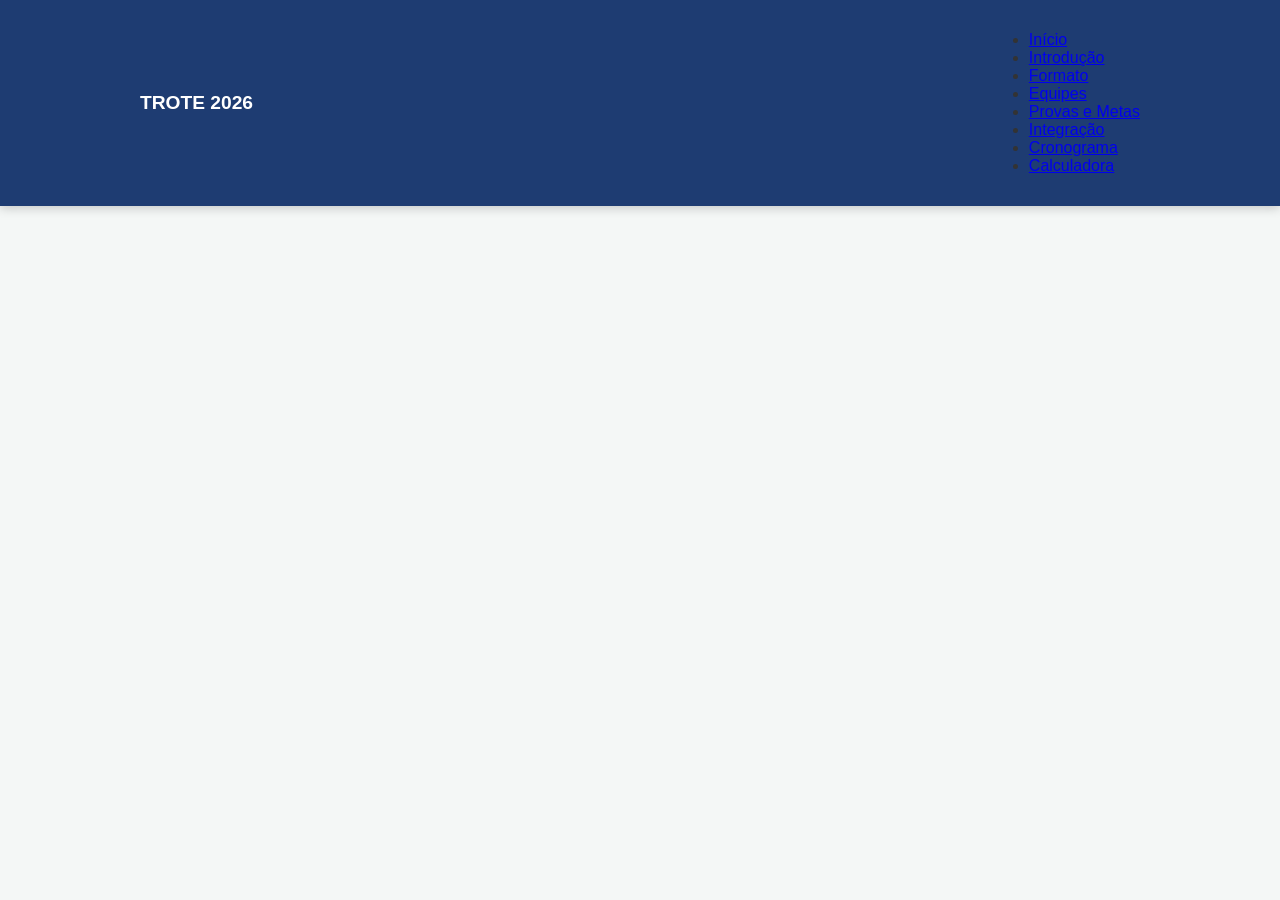
==== trote/index.html @ 4700f28c "trote oficial" ====
<!DOCTYPE html>
<html lang="pt-br">
    <head>
        <title> Trote Solidário </title>
        <meta charset="UTF-8">
        <link rel="stylesheet" href="styles.css">
    </head>
    <body>
        <nav class="menu"> <!-- Menu de navegação -->
            <div class="menu-container">
                <a href="index.html" class="menu-logo"> Trote 2026 </a>
                <ul>
                    <li> <a href="index.html"> Início </a> </li>
                    <li> <a href="introducao.html"> Introdução </a> </li>
                    <li> <a href="formato.html"> Formato </a> </li>
                    <li> <a href="equipes.html"> Equipes </a> </li>
                    <li> <a href="provas.html"> Provas e Metas </a> </li>
                    <li> <a href="integracao.html"> Integração </a> </li>
                    <li> <a href="cronograma.html"> Cronograma </a> </li>
                    <li> <a href="calculadora.html"> Calculadora </a> </li>
                </ul>
            </div>
        </nav>
        <header>

        </header>
        <main>
            <section>

            </section>
            <section>

            </section>
        </main>
    </body>
</html>
---- trote/styles.css ----
body {
    margin: 0; font-family: 'Segoe UI', sans-serif;
    background-color: #f4f7f6; color: #333;
}
.menu {
    background-color: #1e3c72;  padding: 15px 0;
    position: sticky; /* menu fica sempre no topo */
    top: 0; /* posição 0 - posição acima */
    z-index: 1000; /*  fica sempre por cima dos outros conteúdos */
    box-shadow: 0 2px 10px rgba(0,0,0,0.2); /* caixa com sombra */
}
.menu-container{
    max-width: 1000px;
    margin: 0 auto;
    display: flex;
    justify-content: space-between;
    align-items: center;
    padding: 0 20px;
}
.menu-logo{
    color: white; /* cor branca */
    text-decoration: none; /* link sem estar sublinhado */
    font-weight: bold; /* negrito */
    font-size: 1.2rem; /* 1.2 * 16px */
    text-transform: uppercase; /* letra maiúscula */
}
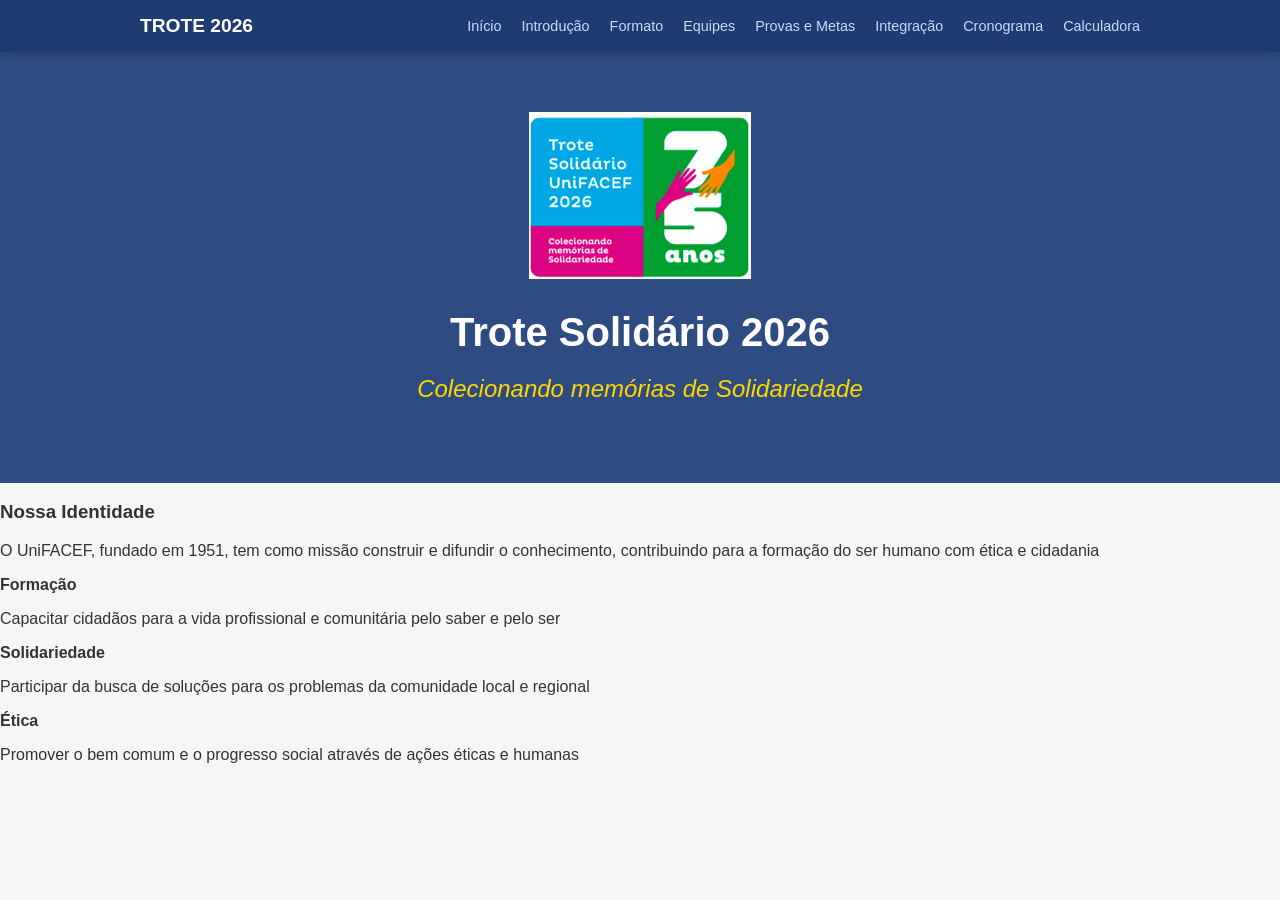
==== commit 98304bbc: "trote oficial" ====
--- a/trote/index.html
+++ b/trote/index.html
@@ -9,7 +9,7 @@
         <nav class="menu"> <!-- Menu de navegação -->
             <div class="menu-container">
                 <a href="index.html" class="menu-logo"> Trote 2026 </a>
-                <ul>
+                <ul class="lista">
                     <li> <a href="index.html"> Início </a> </li>
                     <li> <a href="introducao.html"> Introdução </a> </li>
                     <li> <a href="formato.html"> Formato </a> </li>
@@ -21,12 +21,32 @@
                 </ul>
             </div>
         </nav>
-        <header>
+        <header class="cabecalho">
+            <div class="cabecalho-container">
+                <img src="trote.png" alt="UniFACEF" class="cabecalho-logo"/>
+                <h1> Trote Solidário 2026 </h1>
+                <h2> Colecionando memórias de Solidariedade </h2>
+            </div>
 
         </header>
         <main>
             <section>
-
+                <h3> Nossa Identidade </h3>
+                <p> O UniFACEF, fundado em 1951, tem como missão construir e difundir o conhecimento, contribuindo para a formação do ser humano com ética e cidadania </p>
+                <div class="pilares-container">
+                    <div class="pilar"> 
+                        <strong> Formação </strong>
+                        <p> Capacitar cidadãos para a vida profissional e comunitária pelo saber e pelo ser </p>
+                    </div>
+                    <div class="pilar"> 
+                        <strong> Solidariedade </strong>
+                        <p> Participar da busca de soluções para os problemas da comunidade local e regional </p>
+                    </div>
+                    <div class="pilar"> 
+                        <strong> Ética </strong>
+                        <p> Promover o bem comum e o progresso social através de ações éticas e humanas </p>
+                    </div>
+                </div>
             </section>
             <section>
 
--- a/trote/styles.css
+++ b/trote/styles.css
@@ -23,4 +23,27 @@
     font-weight: bold; /* negrito */
     font-size: 1.2rem; /* 1.2 * 16px */
     text-transform: uppercase; /* letra maiúscula */
+}
+.lista {
+    list-style: none; display: flex; gap: 20px;
+    margin: 0; padding: 0;
+}
+.lista a{
+    color: #CBDCF7; text-decoration: none; font-size: 0.9rem;
+    font-weight: 500; transition: color 0.3s; 
+}
+.lista a:hover {
+    color: #ffffff;
+}
+.cabecalho {
+    background-color: #2e4c82; color: white; padding: 60px 20px;
+    text-align: center;
+}
+.cabecalho h1{
+    font-size: 2.5rem; margin-bottom: 5px;
+}
+.cabecalho h2{
+    font-weight: 300;
+    font-style: italic;
+    color: #ffd700; 
 }
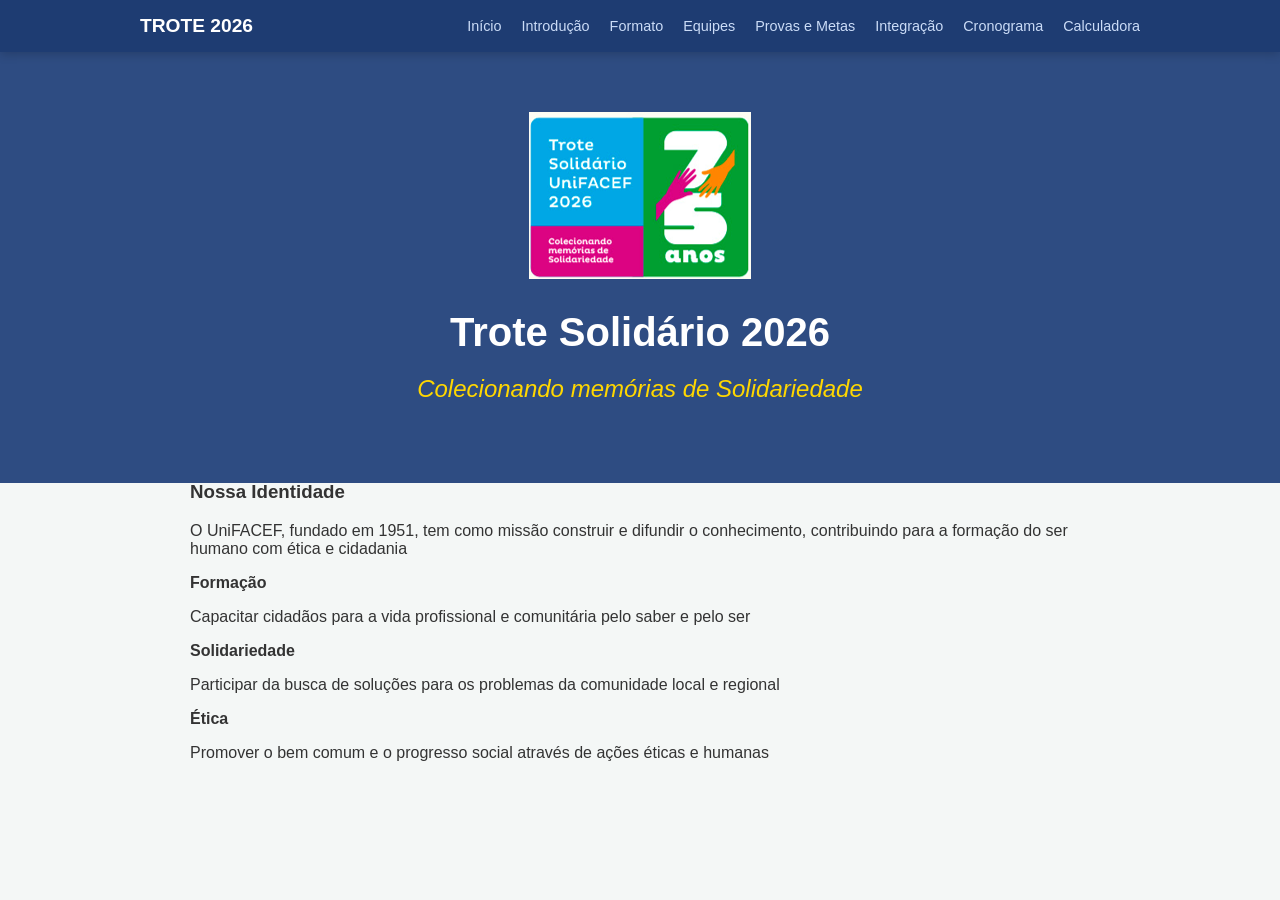
==== commit 8776b74e: "trote oficial" ====
--- a/trote/index.html
+++ b/trote/index.html
@@ -29,8 +29,8 @@
             </div>
 
         </header>
-        <main>
-            <section>
+        <main class="principal">
+            <section class="missao-valores">
                 <h3> Nossa Identidade </h3>
                 <p> O UniFACEF, fundado em 1951, tem como missão construir e difundir o conhecimento, contribuindo para a formação do ser humano com ética e cidadania </p>
                 <div class="pilares-container">
--- a/trote/styles.css
+++ b/trote/styles.css
@@ -46,4 +46,9 @@
     font-weight: 300;
     font-style: italic;
     color: #ffd700; 
+}
+.principal{
+    /* -40px subiu auto embaixo e 40 é na lateral */
+    max-width: 900px; margin: -40px auto 40px; padding: 20px;
+    
 }
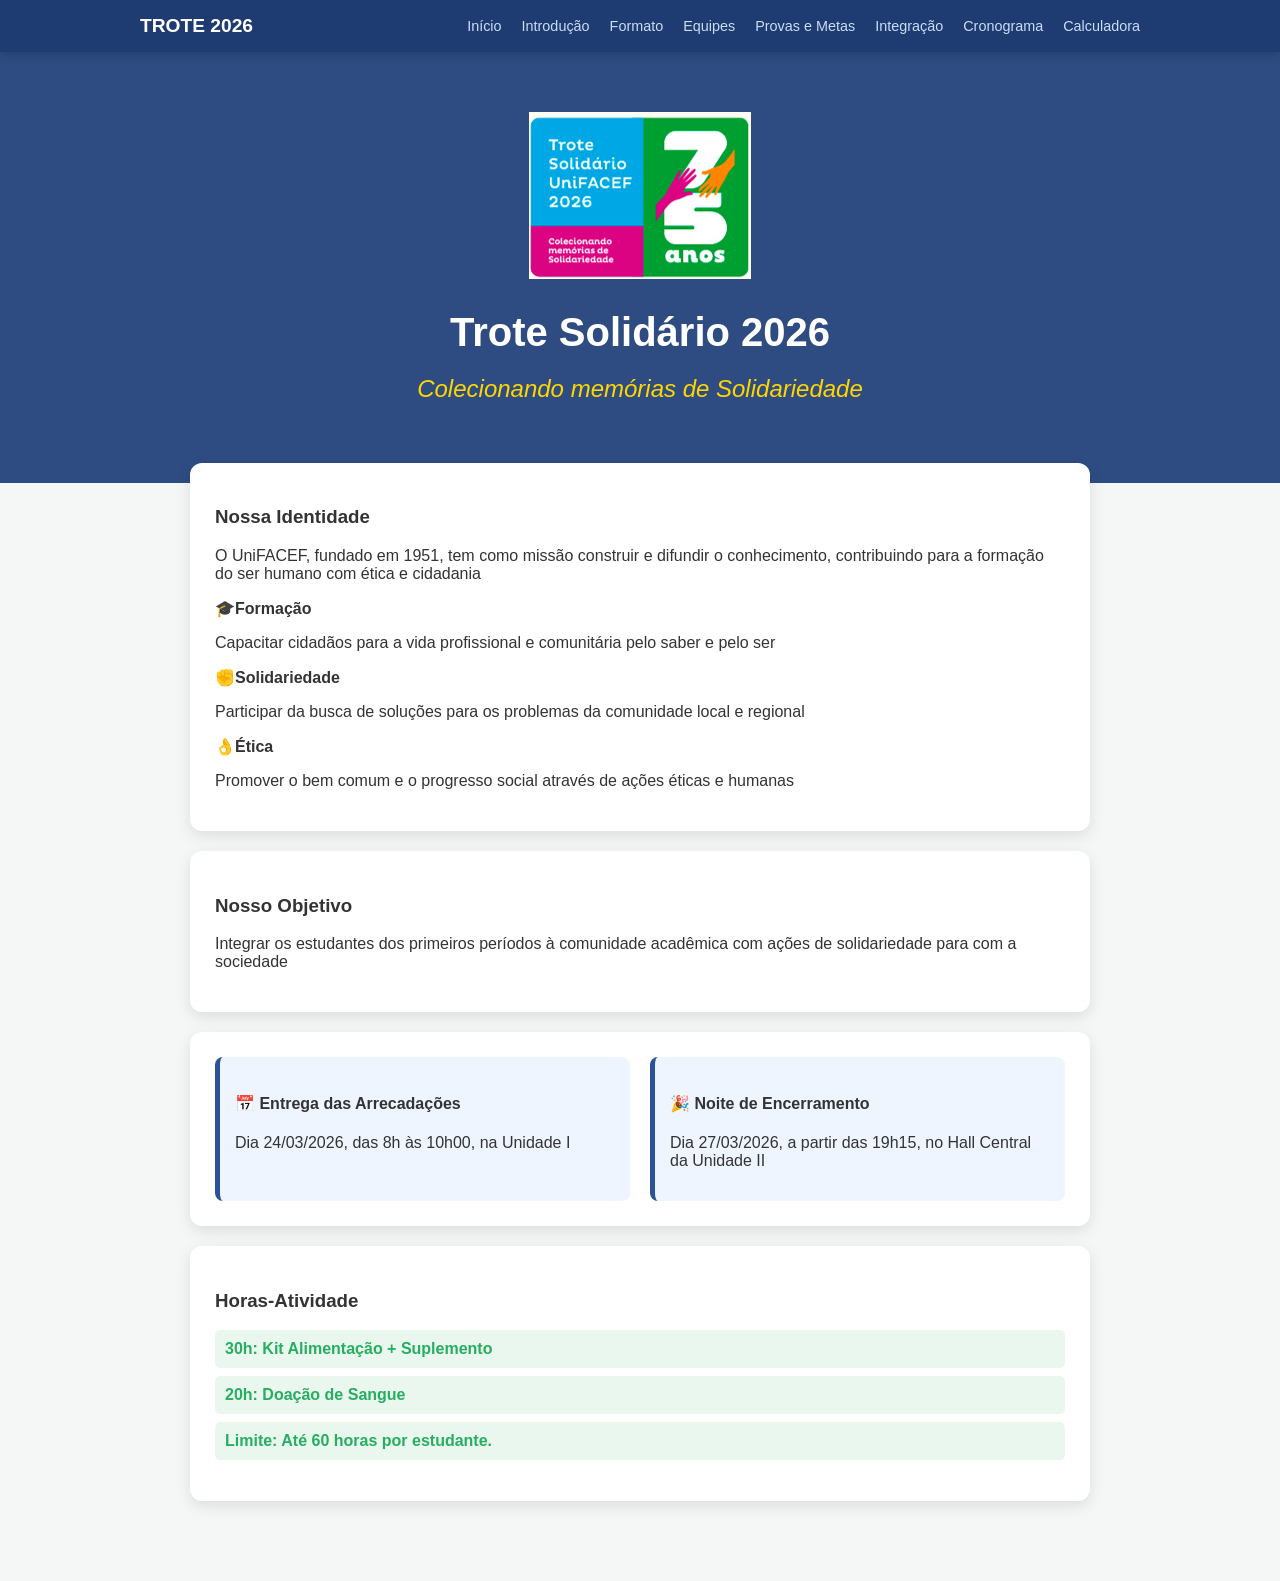
==== commit 4a714525: "trote v2" ====
--- a/trote/index.html
+++ b/trote/index.html
@@ -30,26 +30,47 @@
 
         </header>
         <main class="principal">
-            <section class="missao-valores">
+            <section>
                 <h3> Nossa Identidade </h3>
                 <p> O UniFACEF, fundado em 1951, tem como missão construir e difundir o conhecimento, contribuindo para a formação do ser humano com ética e cidadania </p>
                 <div class="pilares-container">
                     <div class="pilar"> 
-                        <strong> Formação </strong>
+                        <strong> 🎓Formação </strong>
                         <p> Capacitar cidadãos para a vida profissional e comunitária pelo saber e pelo ser </p>
                     </div>
                     <div class="pilar"> 
-                        <strong> Solidariedade </strong>
+                        <strong> ✊Solidariedade </strong>
                         <p> Participar da busca de soluções para os problemas da comunidade local e regional </p>
                     </div>
                     <div class="pilar"> 
-                        <strong> Ética </strong>
+                        <strong> 👌Ética </strong>
                         <p> Promover o bem comum e o progresso social através de ações éticas e humanas </p>
                     </div>
                 </div>
             </section>
             <section>
-
+                <h3> Nosso Objetivo </h3>
+                <p> 
+                    Integrar os estudantes dos primeiros períodos à comunidade acadêmica com ações de solidariedade para com a sociedade 
+                </p>
+            </section>
+            <section class="importante">
+                <div class="card-meta"> 
+                    <h4> 📅 Entrega das Arrecadações </h4>
+                    <p> Dia 24/03/2026, das 8h às 10h00, na Unidade I </p>
+                </div>
+                <div class="card-meta">
+                    <h4> 🎉 Noite de Encerramento </h4>
+                    <p> Dia 27/03/2026, a partir das 19h15, no Hall Central da Unidade II </p>
+                </div>    
+            </section>
+            <section class="recompensas">
+                <h3> Horas-Atividade </h3>
+                <ul>
+                    <li> <strong> 30h: </strong> Kit Alimentação + Suplemento </li> 
+                    <li> <strong> 20h: </strong>  Doação de Sangue </li> 
+                    <li> <strong> Limite:  </strong>  Até 60 horas por estudante. </li> 
+                </ul> 
             </section>
         </main>
     </body>
--- a/trote/styles.css
+++ b/trote/styles.css
@@ -50,5 +50,29 @@
 .principal{
     /* -40px subiu auto embaixo e 40 é na lateral */
     max-width: 900px; margin: -40px auto 40px; padding: 20px;
-    
+}
+section {
+  
+    background: white;
+    margin-bottom: 20px;
+    padding: 25px;
+    border-radius: 12px;
+    box-shadow: 0 5px 15px rgba(0,0,0,0.1);
+}
+.importante {
+    display: flex;
+    gap: 20px;
+}
+.card-meta {
+   
+    flex: 1; background: #eef5ff; padding: 15px; border-left: 5px solid #2a5298;
+    border-radius: 8px;
+}
+.recompensas ul {
+    list-style: none;
+    padding: 0;
+}
+.recompensas li {
+    background: #e9f7ef; margin: 8px 0; padding: 10px;
+    border-radius: 5px; color: #27ae60; font-weight: bold;
 }
